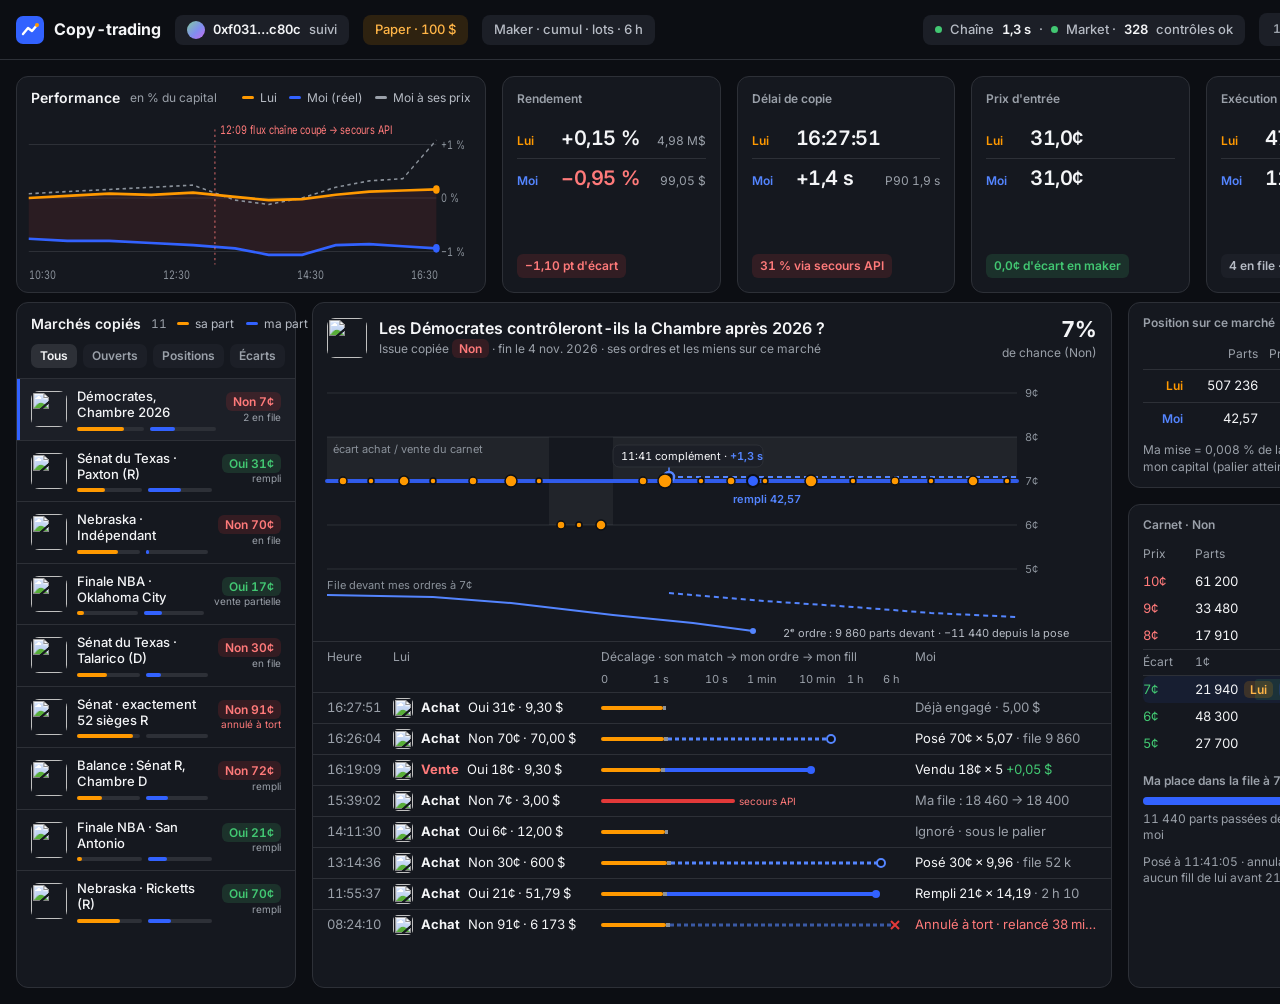
==== copy-trading/.impeccable/mocks/fusion.html @ 93c7e396 "copy-trading : maquette UI fusionnée à l'identité Polymarket (graphique des décalages lui/moi) Co-Au" ====
<!doctype html>
<html lang="fr"><head><meta charset="utf-8"><title>Copy-trading · maquette</title>
<link rel="preconnect" href="https://fonts.googleapis.com"><link href="https://fonts.googleapis.com/css2?family=Inter:wght@400;500;600;700&display=swap" rel="stylesheet">
<style>
:root{--bg:#0C0E13;--s1:#15181F;--s2:#1C1F27;--ln:#2D3037;--t1:#F4F5F7;--t2:#B6BBC4;--t3:#9AA0A9;--me:#3262FF;--me2:#5485FF;--him:#FF9900;--yes:#42C772;--no:#E23939}
*{box-sizing:border-box;margin:0;padding:0}
body{width:1440px;height:960px;overflow:hidden;background:var(--bg);color:var(--t1);font:13px/1.35 Inter,system-ui,sans-serif;font-variant-numeric:tabular-nums}
::selection{background:var(--me);color:#fff}
.p{background:var(--s1);border:1px solid var(--ln);border-radius:12px}
nav{height:60px;display:flex;align-items:center;gap:14px;padding:0 16px;border-bottom:1px solid var(--ln)}
.logo{white-space:nowrap;display:flex;align-items:center;gap:10px;font-weight:700;font-size:16px}.logo svg{display:block}
.chip{white-space:nowrap;height:30px;display:inline-flex;align-items:center;gap:8px;padding:0 12px;border-radius:8px;background:var(--s2);color:var(--t2);font-weight:500}
.chip b{color:var(--t1);font-weight:600}.av{width:18px;height:18px;border-radius:50%;background:linear-gradient(135deg,#82cb9f,#808eef 55%,#c96bef)}
.paper{background:rgba(255,153,0,.14);color:#FFB547}
.dot{width:7px;height:7px;border-radius:50%;background:var(--yes)}
.sp{flex:1}
.tabs{display:flex;background:var(--s2);border-radius:8px;padding:3px}.tabs span{padding:5px 11px;border-radius:6px;color:var(--t3);font-weight:600;font-size:12px}.tabs .on{background:var(--ln);color:var(--t1)}
.top{display:grid;grid-template-columns:470px repeat(4,1fr);gap:16px;padding:16px 16px 0;height:226px}
.hd{white-space:nowrap;display:flex;align-items:center;gap:10px;padding:12px 14px 0}.hd h2{font-size:14px;font-weight:600}.hd .sub{color:var(--t3);font-size:12px}
.lg{white-space:nowrap;display:flex;gap:12px;margin-left:auto;font-size:12px;color:var(--t2)}.lg i{display:inline-block;width:12px;height:3px;border-radius:2px;vertical-align:3px;margin-right:6px}
.vs{padding:14px;display:flex;flex-direction:column}.vs h3{font-size:12px;font-weight:600;color:var(--t3);margin-bottom:12px}
.vr{display:grid;grid-template-columns:36px auto 1fr;white-space:nowrap;align-items:baseline;gap:8px;padding:6px 0}.vr+.vr{border-top:1px solid var(--ln)}
.who{font-size:12px;font-weight:600}.who.h{color:var(--him)}.who.m{color:var(--me2)}
.big{font-size:20px;font-weight:600;letter-spacing:-.02em}.small{font-size:12px;color:var(--t3)}.vr .small{text-align:right;overflow:hidden;text-overflow:ellipsis}
.delta{white-space:nowrap;margin-top:auto;font-size:12px;font-weight:600;padding:4px 8px;border-radius:6px;align-self:flex-start}
.bad{background:rgba(226,57,57,.14);color:#FF7A7A}.good{background:rgba(66,199,114,.14);color:var(--yes)}.neu{background:var(--s2);color:var(--t2)}
.main{display:grid;grid-template-columns:280px 800px 1fr;gap:16px;padding:16px;height:718px}
.mk{display:grid;grid-template-columns:36px 1fr auto;gap:10px;padding:9px 14px;border-top:1px solid var(--ln);align-items:center}
.mk.sel{background:var(--s2);box-shadow:inset 3px 0 0 var(--me)}
.mk img,.ic{width:36px;height:36px;border-radius:8px;object-fit:cover}
.mk .q{font-weight:500;font-size:13px;line-height:1.25;display:-webkit-box;-webkit-line-clamp:2;-webkit-box-orient:vertical;overflow:hidden}
.bars{display:grid;grid-template-columns:1fr 1fr;gap:6px;margin-top:6px}.bar{height:4px;border-radius:2px;background:var(--ln);position:relative}.bar b{position:absolute;inset:0 auto 0 0;border-radius:2px}
.pill{font-size:12px;font-weight:600;padding:2px 7px;border-radius:6px}.yes{background:rgba(66,199,114,.15);color:var(--yes)}.no{background:rgba(226,57,57,.15);color:#FF7A7A}
.st{font-size:12px;font-weight:600;text-align:right}.st small{display:block;font-weight:400;color:var(--t3)}
.fl{display:flex;gap:6px;padding:0 14px 10px}.fl span{white-space:nowrap;font-size:12px;font-weight:600;padding:4px 9px;border-radius:7px;background:var(--s2);color:var(--t3)}.fl .on{background:var(--ln);color:var(--t1)}
.center{display:flex;flex-direction:column}
.mh{display:flex;align-items:center;gap:12px;padding:12px 14px}.mh img{width:40px;height:40px;border-radius:8px}.mh h2{font-size:16px;font-weight:600}.mh .pct{margin-left:auto;text-align:right}.mh .pct b{font-size:22px;font-weight:700}
.wf{border-top:1px solid var(--ln);flex:1}
.wr{display:grid;grid-template-columns:66px 208px 300px 1fr;align-items:center;height:31px;padding:0 14px;border-top:1px solid var(--ln);gap:0}
.wr .t{color:var(--t3)}.wr .a{display:flex;align-items:center;gap:8px;white-space:nowrap;overflow:hidden}.wr .a img{width:20px;height:20px;border-radius:5px}
.wr .o{padding-left:14px;white-space:nowrap;overflow:hidden;text-overflow:ellipsis}
.wh{height:30px;color:var(--t3);font-size:12px;border-top:0}
.side{display:flex;flex-direction:column;gap:16px}
.cmp{padding:12px 14px}.cmp h3,.bk h3{font-size:12px;font-weight:600;color:var(--t3);margin-bottom:8px}
.cr{display:grid;grid-template-columns:40px 1fr 1fr 1fr;gap:6px;padding:7px 0;border-top:1px solid var(--ln);align-items:baseline}.cr span{text-align:right}
.bk{padding:12px 14px;flex:1}
.lv{display:grid;grid-template-columns:52px 1fr 80px;align-items:center;height:27px;position:relative;font-size:13px}.lv span:last-child{text-align:right;color:var(--t2)}
.lv .dp{position:absolute;right:0;top:3px;bottom:3px;border-radius:3px;z-index:0}.lv>*{position:relative;z-index:1}
.tag{font-size:12px;font-weight:600;padding:1px 6px;border-radius:5px;margin-left:6px}
.qb{height:8px;border-radius:4px;background:var(--ln);margin:8px 0 6px;position:relative;overflow:hidden}.qb b{position:absolute;inset:0 auto 0 0;background:var(--me)}
</style></head><body>
<nav>
 <div class="logo"><svg width="28" height="28" viewBox="0 0 28 28"><rect width="28" height="28" rx="7" fill="#3262FF"/><path d="M7 18 L12 12 L16 15 L21 9" fill="none" stroke="#fff" stroke-width="2.4" stroke-linecap="round" stroke-linejoin="round"/><circle cx="21" cy="9" r="2" fill="#FF9900"/></svg>Copy-trading</div>
 <span class="chip"><span class="av"></span><b>0xf031…c80c</b> suivi</span>
 <span class="chip paper">Paper · 100 $</span>
 <span class="chip">Maker · cumul · lots · 6 h</span>
 <span class="sp"></span>
 <span class="chip"><span class="dot"></span>Chaîne <b>1,3 s</b> · <span class="dot"></span>Market · <b>328</b> contrôles ok</span>
 <div class="tabs"><span>1H</span><span class="on">6H</span><span>1J</span><span>Run</span></div>
</nav>
<section class="top">
 <div class="p">
  <div class="hd"><h2>Performance</h2><span class="sub">en % du capital</span><div class="lg"><span><i style="background:var(--him)"></i>Lui</span><span><i style="background:var(--me)"></i>Moi (réel)</span><span><i style="background:var(--t3)"></i>Moi à ses prix</span></div></div>
  <svg width="468" height="180" viewBox="0 0 558 168" preserveAspectRatio="none">
   <g stroke="#2D3037"><line x1="14" y1="34" x2="500" y2="34"/><line x1="14" y1="84" x2="500" y2="84"/><line x1="14" y1="134" x2="500" y2="134"/></g>
   <g fill="#8B929B" font-size="11"><text x="506" y="38">+1 %</text><text x="506" y="88">0 %</text><text x="506" y="138">−1 %</text><text x="14" y="160">10:30</text><text x="174" y="160">12:30</text><text x="334" y="160">14:30</text><text x="470" y="160">16:30</text></g>
   <path d="M14 84 L60 82 L110 80 L160 81 L210 79 L260 83 L300 86 L340 85 L380 81 L420 78 L460 77 L500 76 L500 131 L460 129 L420 127 L380 128 L340 137 L300 137 L260 131 L210 128 L160 126 L110 124 L60 124 L14 122 Z" fill="rgba(226,57,57,.10)"/>
   <polyline fill="none" stroke="#8B929B" stroke-width="1.5" stroke-dasharray="4 4" points="14,80 60,78 110,76 160,74 210,72 260,86 300,90 340,84 380,74 420,68 460,66 500,30"/>
   <polyline fill="none" stroke="#FF9900" stroke-width="2.5" points="14,84 60,82 110,80 160,81 210,79 260,83 300,86 340,85 380,81 420,78 460,77 500,76"/>
   <polyline fill="none" stroke="#3262FF" stroke-width="2.5" points="14,122 60,124 110,124 160,126 210,128 260,131 300,137 340,137 380,128 420,127 460,129 500,131"/>
   <line x1="236" y1="20" x2="236" y2="146" stroke="#FF7A7A" stroke-dasharray="2 3"/><text x="242" y="24" font-size="11" fill="#FF7A7A">12:09 flux chaîne coupé → secours API</text>
   <circle cx="500" cy="76" r="4" fill="#FF9900"/><circle cx="500" cy="131" r="4" fill="#3262FF"/>
  </svg>
 </div>
 <div class="p vs"><h3>Rendement</h3>
  <div class="vr"><span class="who h">Lui</span><span class="big">+0,15 %</span><span class="small">4,98 M$</span></div>
  <div class="vr"><span class="who m">Moi</span><span class="big" style="color:#FF7A7A">−0,95 %</span><span class="small">99,05 $</span></div>
  <span class="delta bad">−1,10 pt d'écart</span></div>
 <div class="p vs"><h3>Délai de copie</h3>
  <div class="vr"><span class="who h">Lui</span><span class="big">16:27:51</span></div>
  <div class="vr"><span class="who m">Moi</span><span class="big">+1,4 s</span><span class="small">P90 1,9 s</span></div>
  <span class="delta bad">31 % via secours API</span></div>
 <div class="p vs"><h3>Prix d'entrée</h3>
  <div class="vr"><span class="who h">Lui</span><span class="big">31,0¢</span></div>
  <div class="vr"><span class="who m">Moi</span><span class="big">31,0¢</span></div>
  <span class="delta good">0,0¢ d'écart en maker</span></div>
 <div class="p vs"><h3>Exécution</h3>
  <div class="vr"><span class="who h">Lui</span><span class="big">474</span><span class="small">fills</span></div>
  <div class="vr"><span class="who m">Moi</span><span class="big">11 / 14</span><span class="small">remplis</span></div>
  <span class="delta neu">4 en file · 1 annulé à tort</span></div>
</section>
<section class="main">
 <div class="p">
  <div class="hd" style="padding-bottom:10px"><h2>Marchés copiés</h2><span class="sub">11</span><div class="lg"><span><i style="background:var(--him)"></i>sa part</span><span><i style="background:var(--me)"></i>ma part</span></div></div>
  <div class="fl"><span class="on">Tous</span><span>Ouverts</span><span>Positions</span><span>Écarts</span></div>
  <div class="mk sel"><img src="https://polymarket-upload.s3.us-east-2.amazonaws.com/will-the-democratic-party-control-the-senate-after-the-2026-midterm-elections-JJ9h02JGR09z.png" alt=""><div><div class="q">Démocrates, Chambre 2026</div><div class="bars"><div class="bar"><b style="width:71%;background:var(--him)"></b></div><div class="bar"><b style="width:38%;background:var(--me)"></b></div></div></div><div class="st"><span class="pill no">Non 7¢</span><small>2 en file</small></div></div>
  <div class="mk"><img src="https://polymarket-upload.s3.us-east-2.amazonaws.com/will-ken-paxton-win-the-2026-republican-primary-VUklJjUUDQCq.jpg" alt=""><div><div class="q">Sénat du Texas · Paxton (R)</div><div class="bars"><div class="bar"><b style="width:44%;background:var(--him)"></b></div><div class="bar"><b style="width:52%;background:var(--me)"></b></div></div></div><div class="st"><span class="pill yes">Oui 31¢</span><small>rempli</small></div></div>
  <div class="mk"><img src="https://polymarket-upload.s3.us-east-2.amazonaws.com/will-an-independent-win-the-nebraska-senate-race-in-2026-0GwNCNMZQ6KE.jpg" alt=""><div><div class="q">Nebraska · Indépendant</div><div class="bars"><div class="bar"><b style="width:66%;background:var(--him)"></b></div><div class="bar"><b style="width:6%;background:var(--me)"></b></div></div></div><div class="st"><span class="pill no">Non 70¢</span><small>en file</small></div></div>
  <div class="mk"><img src="https://polymarket-upload.s3.us-east-2.amazonaws.com/nba-2027-champion-cBr9CT4AcdfN.jpg" alt=""><div><div class="q">Finale NBA · Oklahoma City</div><div class="bars"><div class="bar"><b style="width:12%;background:var(--him)"></b></div><div class="bar"><b style="width:30%;background:var(--me)"></b></div></div></div><div class="st"><span class="pill yes">Oui 17¢</span><small>vente partielle</small></div></div>
  <div class="mk"><img src="https://polymarket-upload.s3.us-east-2.amazonaws.com/will-james-talarico-be-the-democratic-nominee-for-senate-in-texas-4mrHmuZYe7GR.jpg" alt=""><div><div class="q">Sénat du Texas · Talarico (D)</div><div class="bars"><div class="bar"><b style="width:48%;background:var(--him)"></b></div><div class="bar"><b style="width:24%;background:var(--me)"></b></div></div></div><div class="st"><span class="pill no">Non 30¢</span><small>en file</small></div></div>
  <div class="mk"><img src="https://polymarket-upload.s3.us-east-2.amazonaws.com/will-republicans-lose-a-seat-in-the-us-senate-for-any-state-trump-won-in-2024-36T8qr8R2Va9.jpg" alt=""><div><div class="q">Sénat · exactement 52 sièges R</div><div class="bars"><div class="bar"><b style="width:90%;background:var(--him)"></b></div><div class="bar"><b style="width:0;background:var(--me)"></b></div></div></div><div class="st"><span class="pill no">Non 91¢</span><small style="color:#FF7A7A">annulé à tort</small></div></div>
  <div class="mk"><img src="https://polymarket-upload.s3.us-east-2.amazonaws.com/balance-of-power-2024-election-r-Fp-y4ONJBS.jpg" alt=""><div><div class="q">Balance : Sénat R, Chambre D</div><div class="bars"><div class="bar"><b style="width:40%;background:var(--him)"></b></div><div class="bar"><b style="width:36%;background:var(--me)"></b></div></div></div><div class="st"><span class="pill no">Non 72¢</span><small>rempli</small></div></div>
  <div class="mk"><img src="https://polymarket-upload.s3.us-east-2.amazonaws.com/nba-2027-champion-cBr9CT4AcdfN.jpg" alt=""><div><div class="q">Finale NBA · San Antonio</div><div class="bars"><div class="bar"><b style="width:8%;background:var(--him)"></b></div><div class="bar"><b style="width:30%;background:var(--me)"></b></div></div></div><div class="st"><span class="pill yes">Oui 21¢</span><small>rempli</small></div></div>
  <div class="mk"><img src="https://polymarket-upload.s3.us-east-2.amazonaws.com/will-the-republicans-win-the-nebraska-senate-race-in-2026-qmMcO_JJhHlG.jpg" alt=""><div><div class="q">Nebraska · Ricketts (R)</div><div class="bars"><div class="bar"><b style="width:66%;background:var(--him)"></b></div><div class="bar"><b style="width:36%;background:var(--me)"></b></div></div></div><div class="st"><span class="pill yes">Oui 70¢</span><small>rempli</small></div></div>
 </div>
 <div class="p center">
  <div class="mh"><img src="https://polymarket-upload.s3.us-east-2.amazonaws.com/will-the-democratic-party-control-the-senate-after-the-2026-midterm-elections-JJ9h02JGR09z.png" alt=""><div><h2>Les Démocrates contrôleront-ils la Chambre après 2026 ?</h2><span class="small">Issue copiée <span class="pill no">Non</span> · fin le 4 nov. 2026 · ses ordres et les miens sur ce marché</span></div><div class="pct"><b>7%</b><div class="small">de chance (Non)</div></div></div>
  <svg width="758" height="268" viewBox="0 0 758 268">
   <g stroke="#2D3037"><line x1="14" y1="20" x2="704" y2="20"/><line x1="14" y1="64" x2="704" y2="64"/><line x1="14" y1="108" x2="704" y2="108"/><line x1="14" y1="152" x2="704" y2="152"/><line x1="14" y1="196" x2="704" y2="196"/></g>
   <g fill="#8B929B" font-size="11"><text x="712" y="24">9¢</text><text x="712" y="68">8¢</text><text x="712" y="112">7¢</text><text x="712" y="156">6¢</text><text x="712" y="200">5¢</text></g>
   <path d="M14 64 L236 64 L236 108 L300 108 L300 64 L704 64 L704 108 L300 108 L300 152 L236 152 L236 108 L14 108 Z" fill="rgba(255,255,255,.05)"/>
   <text x="20" y="80" font-size="11" fill="#8B929B">écart achat / vente du carnet</text>
   <line x1="14" y1="108" x2="704" y2="108" stroke="#3262FF" stroke-width="4" stroke-linecap="round" opacity=".9"/>
   <line x1="356" y1="104" x2="704" y2="104" stroke="#5485FF" stroke-width="2" stroke-dasharray="5 4"/>
   <circle cx="356" cy="104" r="5" fill="#0C0E13" stroke="#5485FF" stroke-width="2.5"/>
   <path d="M356 94 L356 99" stroke="#5485FF" stroke-width="1.5"/>
   <rect x="300" y="72" width="150" height="22" rx="6" fill="#1C1F27" stroke="#2D3037"/><text x="308" y="87" font-size="11" fill="#F4F5F7">11:41 complément · <tspan fill="#5485FF" font-weight="600">+1,3 s</tspan></text>
   <circle cx="440" cy="108" r="6" fill="#3262FF" stroke="#0C0E13" stroke-width="2"/><text x="420" y="130" font-size="11" fill="#5485FF" font-weight="600">rempli 42,57</text>
   <g fill="#FF9900" stroke="#0C0E13" stroke-width="1.5"><circle cx="30" cy="108" r="4"/><circle cx="58" cy="108" r="3"/><circle cx="91" cy="108" r="5"/><circle cx="120" cy="108" r="3"/><circle cx="160" cy="108" r="4"/><circle cx="198" cy="108" r="6"/><circle cx="226" cy="108" r="3"/><circle cx="248" cy="152" r="4"/><circle cx="266" cy="152" r="3"/><circle cx="288" cy="152" r="5"/><circle cx="330" cy="108" r="4"/><circle cx="352" cy="108" r="7"/><circle cx="388" cy="108" r="3"/><circle cx="418" cy="108" r="4"/><circle cx="452" cy="108" r="3"/><circle cx="498" cy="108" r="6"/><circle cx="540" cy="108" r="3"/><circle cx="582" cy="108" r="4"/><circle cx="618" cy="108" r="3"/><circle cx="660" cy="108" r="5"/><circle cx="694" cy="108" r="3"/></g>
   <g transform="translate(0,206)"><text x="14" y="10" font-size="11" fill="#8B929B">File devant mes ordres à 7¢</text>
    <polyline fill="none" stroke="#5485FF" stroke-width="2" points="14,16 120,18 198,24 300,36 380,44 440,52"/><circle cx="440" cy="52" r="3" fill="#5485FF"/>
    <polyline fill="none" stroke="#5485FF" stroke-width="2" stroke-dasharray="5 4" points="356,14 452,22 540,28 618,34 704,38"/>
    <text x="470" y="58" font-size="11" fill="#B6BBC4">2ᵉ ordre : 9 860 parts devant · −11 440 depuis la pose</text>
    <g fill="#8B929B" font-size="11"><text x="14" y="62"></text></g></g>
  </svg>
  <div class="wf">
   <div class="wr wh"><span>Heure</span><span>Lui</span><span style="position:relative">Décalage · son match → mon ordre → mon fill
    <svg width="300" height="12" style="position:absolute;left:0;top:20px"></svg></span><span style="padding-left:14px">Moi</span></div>
   <div class="wr" style="height:20px;border-top:0;color:var(--t3);font-size:11px"><span></span><span></span><span style="position:relative;height:20px"><span style="position:absolute;left:0">0</span><span style="position:absolute;left:52px">1 s</span><span style="position:absolute;left:104px">10 s</span><span style="position:absolute;left:146px">1 min</span><span style="position:absolute;left:198px">10 min</span><span style="position:absolute;left:246px">1 h</span><span style="position:absolute;left:282px;white-space:nowrap">6 h</span></span><span></span></div>
   <div class="wr"><span class="t">16:27:51</span><span class="a"><img src="https://polymarket-upload.s3.us-east-2.amazonaws.com/will-ken-paxton-win-the-2026-republican-primary-VUklJjUUDQCq.jpg" alt=""><b>Achat</b> Oui 31¢ · 9,30 $</span><svg width="300" height="14"><rect x="0" y="5" width="62" height="4" rx="2" fill="#FF9900"/><rect x="62" y="5" width="3" height="4" fill="#8B929B"/></svg><span class="o" style="color:var(--t3)">Déjà engagé · 5,00 $</span></div>
   <div class="wr"><span class="t">16:26:04</span><span class="a"><img src="https://polymarket-upload.s3.us-east-2.amazonaws.com/will-an-independent-win-the-nebraska-senate-race-in-2026-0GwNCNMZQ6KE.jpg" alt=""><b>Achat</b> Non 70¢ · 70,00 $</span><svg width="300" height="14"><rect x="0" y="5" width="63" height="4" rx="2" fill="#FF9900"/><rect x="63" y="5" width="4" height="4" fill="#8B929B"/><line x1="67" y1="7" x2="230" y2="7" stroke="#5485FF" stroke-width="3" stroke-dasharray="4 3"/><circle cx="230" cy="7" r="4" fill="#0C0E13" stroke="#5485FF" stroke-width="2"/></svg><span class="o">Posé 70¢ × 5,07 <span style="color:var(--t3)">· file 9 860</span></span></div>
   <div class="wr"><span class="t">16:19:09</span><span class="a"><img src="https://polymarket-upload.s3.us-east-2.amazonaws.com/nba-2027-champion-cBr9CT4AcdfN.jpg" alt=""><b style="color:#FF7A7A">Vente</b> Oui 18¢ · 9,30 $</span><svg width="300" height="14"><rect x="0" y="5" width="60" height="4" rx="2" fill="#FF9900"/><rect x="60" y="5" width="4" height="4" fill="#8B929B"/><rect x="64" y="5" width="146" height="4" fill="#3262FF"/><circle cx="210" cy="7" r="4" fill="#3262FF"/></svg><span class="o">Vendu 18¢ × 5 <span style="color:var(--yes)">+0,05 $</span></span></div>
   <div class="wr"><span class="t">15:39:02</span><span class="a"><img src="https://polymarket-upload.s3.us-east-2.amazonaws.com/will-the-democratic-party-control-the-senate-after-the-2026-midterm-elections-JJ9h02JGR09z.png" alt=""><b>Achat</b> Non 7¢ · 3,00 $</span><svg width="300" height="14"><rect x="0" y="5" width="134" height="4" rx="2" fill="#E23939"/><text x="138" y="11" font-size="10" fill="#FF7A7A">secours API</text></svg><span class="o" style="color:var(--t3)">Ma file : 18 460 → 18 400</span></div>
   <div class="wr"><span class="t">14:11:30</span><span class="a"><img src="https://polymarket-upload.s3.us-east-2.amazonaws.com/balance-of-power-2024-election-r-Fp-y4ONJBS.jpg" alt=""><b>Achat</b> Oui 6¢ · 12,00 $</span><svg width="300" height="14"><rect x="0" y="5" width="64" height="4" rx="2" fill="#FF9900"/><rect x="64" y="5" width="3" height="4" fill="#8B929B"/></svg><span class="o" style="color:var(--t3)">Ignoré · sous le palier</span></div>
   <div class="wr"><span class="t">13:14:36</span><span class="a"><img src="https://polymarket-upload.s3.us-east-2.amazonaws.com/will-james-talarico-be-the-democratic-nominee-for-senate-in-texas-4mrHmuZYe7GR.jpg" alt=""><b>Achat</b> Non 30¢ · 600 $</span><svg width="300" height="14"><rect x="0" y="5" width="66" height="4" rx="2" fill="#FF9900"/><rect x="66" y="5" width="4" height="4" fill="#8B929B"/><line x1="70" y1="7" x2="280" y2="7" stroke="#5485FF" stroke-width="3" stroke-dasharray="4 3"/><circle cx="280" cy="7" r="4" fill="#0C0E13" stroke="#5485FF" stroke-width="2"/></svg><span class="o">Posé 30¢ × 9,96 <span style="color:var(--t3)">· file 52 k</span></span></div>
   <div class="wr"><span class="t">11:55:37</span><span class="a"><img src="https://polymarket-upload.s3.us-east-2.amazonaws.com/nba-2027-champion-cBr9CT4AcdfN.jpg" alt=""><b>Achat</b> Oui 21¢ · 51,79 $</span><svg width="300" height="14"><rect x="0" y="5" width="62" height="4" rx="2" fill="#FF9900"/><rect x="62" y="5" width="4" height="4" fill="#8B929B"/><rect x="66" y="5" width="209" height="4" fill="#3262FF"/><circle cx="275" cy="7" r="4" fill="#3262FF"/></svg><span class="o">Rempli 21¢ × 14,19 <span style="color:var(--t3)">· 2 h 10</span></span></div>
   <div class="wr"><span class="t">08:24:10</span><span class="a"><img src="https://polymarket-upload.s3.us-east-2.amazonaws.com/will-republicans-lose-a-seat-in-the-us-senate-for-any-state-trump-won-in-2024-36T8qr8R2Va9.jpg" alt=""><b>Achat</b> Non 91¢ · 6 173 $</span><svg width="300" height="14"><rect x="0" y="5" width="65" height="4" rx="2" fill="#FF9900"/><rect x="65" y="5" width="4" height="4" fill="#8B929B"/><line x1="69" y1="7" x2="294" y2="7" stroke="#5485FF" stroke-width="3" stroke-dasharray="4 3" opacity=".6"/><path d="M290 3 L298 11 M298 3 L290 11" stroke="#E23939" stroke-width="2"/></svg><span class="o" style="color:#FF7A7A">Annulé à tort · relancé 38 min après</span></div>
  </div>
 </div>
 <div class="side">
  <div class="p cmp"><h3>Position sur ce marché</h3>
   <div class="cr" style="border-top:0;color:var(--t3);font-size:12px"><span></span><span>Parts</span><span>Prix moyen</span><span>PnL</span></div>
   <div class="cr"><span class="who h">Lui</span><span>507 236</span><span>7,0¢</span><span style="color:var(--yes)">+2 536 $</span></div>
   <div class="cr"><span class="who m">Moi</span><span>42,57</span><span>7,0¢</span><span style="color:var(--yes)">+0,21 $</span></div>
   <div class="small" style="margin-top:8px">Ma mise = 0,008 % de la sienne · cible 5 % de mon capital (palier atteint à 11:41)</div></div>
  <div class="p bk"><h3>Carnet · Non</h3>
   <div class="lv" style="color:var(--t3);font-size:12px"><span>Prix</span><span>Parts</span><span>Total</span></div>
   <div class="lv"><i class="dp" style="width:40%;background:rgba(226,57,57,.12)"></i><span style="color:#FF7A7A">10¢</span><span>61 200</span><span>6 120 $</span></div>
   <div class="lv"><i class="dp" style="width:22%;background:rgba(226,57,57,.12)"></i><span style="color:#FF7A7A">9¢</span><span>33 480</span><span>3 013 $</span></div>
   <div class="lv"><i class="dp" style="width:12%;background:rgba(226,57,57,.12)"></i><span style="color:#FF7A7A">8¢</span><span>17 910</span><span>1 433 $</span></div>
   <div class="lv" style="color:var(--t3);font-size:12px;border-top:1px solid var(--ln);border-bottom:1px solid var(--ln)"><span>Écart</span><span>1¢</span><span></span></div>
   <div class="lv" style="background:rgba(50,98,255,.08);border-radius:6px"><i class="dp" style="width:58%;background:rgba(66,199,114,.12)"></i><span style="color:var(--yes)">7¢</span><span>21 940<span class="tag" style="background:rgba(255,153,0,.16);color:#FFB547">Lui</span><span class="tag" style="background:rgba(50,98,255,.2);color:var(--me2)">Moi</span></span><span>1 536 $</span></div>
   <div class="lv"><i class="dp" style="width:34%;background:rgba(66,199,114,.12)"></i><span style="color:var(--yes)">6¢</span><span>48 300</span><span>2 898 $</span></div>
   <div class="lv"><i class="dp" style="width:20%;background:rgba(66,199,114,.12)"></i><span style="color:var(--yes)">5¢</span><span>27 700</span><span>1 385 $</span></div>
   <h3 style="margin-top:16px">Ma place dans la file à 7¢</h3>
   <div class="qb"><b style="width:54%"></b></div>
   <div style="display:flex;justify-content:space-between" class="small"><span>11 440 parts passées devant moi</span><span>9 860 restantes</span></div>
   <div class="small" style="margin-top:10px">Posé à 11:41:05 · annulation auto si plus aucun fill de lui avant 21:41</div>
  </div>
 </div>
</section>
</body></html>
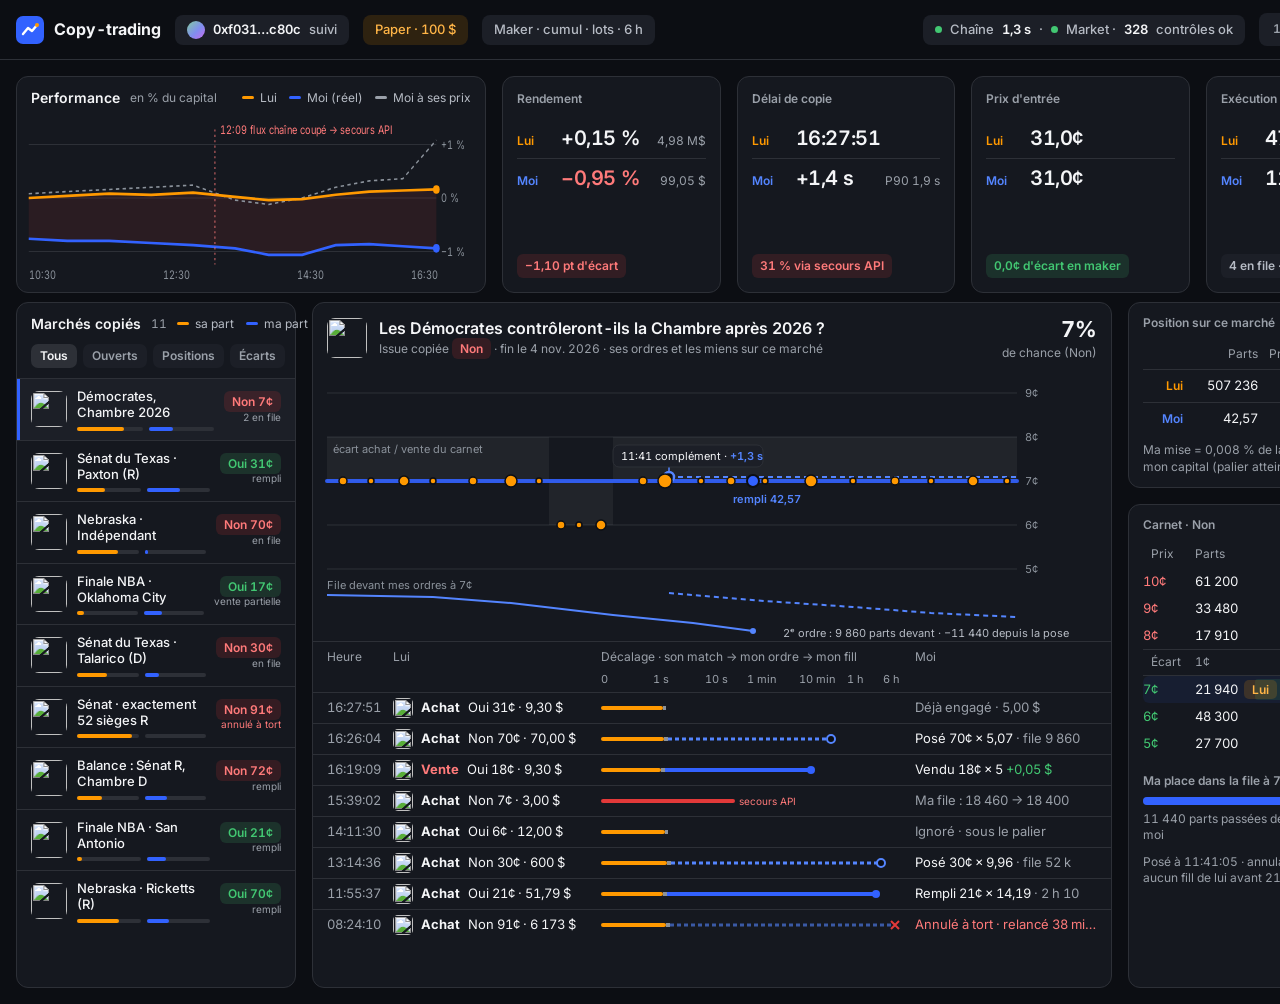
==== commit a13ab3f5: "copy-trading : maquette, marges des étiquettes Co-Authored-By: Claude Opus 5.5 <noreply@anthropic.co" ====
--- a/copy-trading/.impeccable/mocks/fusion.html
+++ b/copy-trading/.impeccable/mocks/fusion.html
@@ -30,7 +30,7 @@
 .mk img,.ic{width:36px;height:36px;border-radius:8px;object-fit:cover}
 .mk .q{font-weight:500;font-size:13px;line-height:1.25;display:-webkit-box;-webkit-line-clamp:2;-webkit-box-orient:vertical;overflow:hidden}
 .bars{display:grid;grid-template-columns:1fr 1fr;gap:6px;margin-top:6px}.bar{height:4px;border-radius:2px;background:var(--ln);position:relative}.bar b{position:absolute;inset:0 auto 0 0;border-radius:2px}
-.pill{font-size:12px;font-weight:600;padding:2px 7px;border-radius:6px}.yes{background:rgba(66,199,114,.15);color:var(--yes)}.no{background:rgba(226,57,57,.15);color:#FF7A7A}
+.pill{font-size:12px;font-weight:600;padding:3px 8px;border-radius:6px}.yes{background:rgba(66,199,114,.15);color:var(--yes)}.no{background:rgba(226,57,57,.15);color:#FF7A7A}
 .st{font-size:12px;font-weight:600;text-align:right}.st small{display:block;font-weight:400;color:var(--t3)}
 .fl{display:flex;gap:6px;padding:0 14px 10px}.fl span{white-space:nowrap;font-size:12px;font-weight:600;padding:4px 9px;border-radius:7px;background:var(--s2);color:var(--t3)}.fl .on{background:var(--ln);color:var(--t1)}
 .center{display:flex;flex-direction:column}
@@ -44,9 +44,9 @@
 .cmp{padding:12px 14px}.cmp h3,.bk h3{font-size:12px;font-weight:600;color:var(--t3);margin-bottom:8px}
 .cr{display:grid;grid-template-columns:40px 1fr 1fr 1fr;gap:6px;padding:7px 0;border-top:1px solid var(--ln);align-items:baseline}.cr span{text-align:right}
 .bk{padding:12px 14px;flex:1}
-.lv{display:grid;grid-template-columns:52px 1fr 80px;align-items:center;height:27px;position:relative;font-size:13px}.lv span:last-child{text-align:right;color:var(--t2)}
+.lv{display:grid;grid-template-columns:52px 1fr 80px;align-items:center;height:27px;position:relative;font-size:13px}.lv span:last-child{text-align:right;color:var(--t2);padding-right:8px}.lv span:first-child{padding-left:8px}
 .lv .dp{position:absolute;right:0;top:3px;bottom:3px;border-radius:3px;z-index:0}.lv>*{position:relative;z-index:1}
-.tag{font-size:12px;font-weight:600;padding:1px 6px;border-radius:5px;margin-left:6px}
+.tag{font-size:12px;font-weight:600;padding:2px 8px;border-radius:5px;margin-left:6px}
 .qb{height:8px;border-radius:4px;background:var(--ln);margin:8px 0 6px;position:relative;overflow:hidden}.qb b{position:absolute;inset:0 auto 0 0;background:var(--me)}
 </style></head><body>
 <nav>
